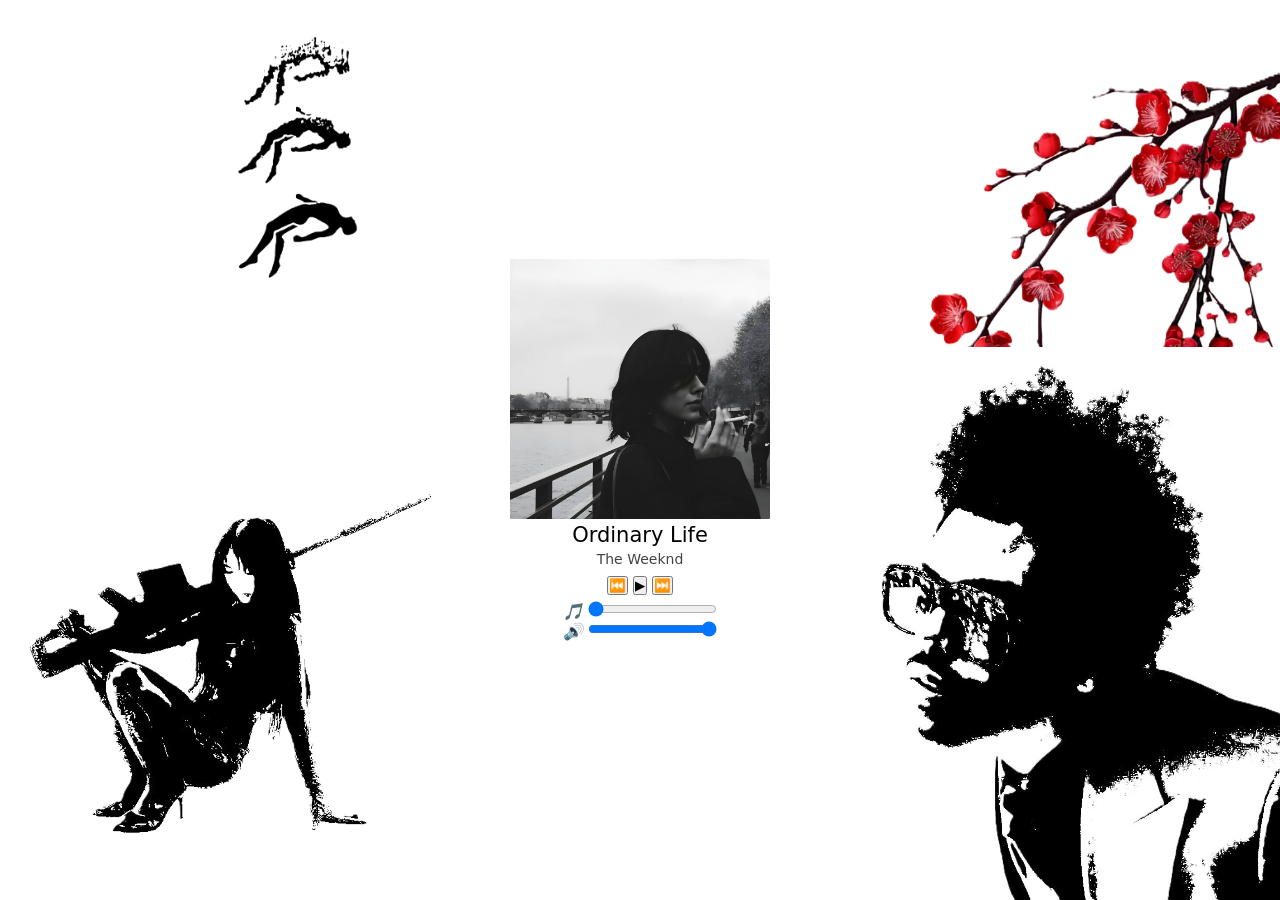
==== index.html @ 7e1952ab "added page 2 hidden in the white hidden button find if you can its behing the weeknd" ====
<!DOCTYPE html>
<html lang="en">

<head>
    <meta charset="UTF-8">
    <meta name="viewport" content="width=device-width, initial-scale=1.0">
    <title>LUBO LABAO - MUSIC PLAYER</title>
    <link rel="stylesheet" href="style.css">
</head>

<body>

    <!-- <a href="page2.html" class="img-btn textt" target="_blank" title="page2">Play better here</a> -->

    <button id="openAboutBtn" class="image-button">
        <img src="images/white.png" alt="About">
    </button>
    
    <div id="aboutModal" class="modal-backdrop">
    
        <div class="modal-content">
            <button id="closeAboutBtn" class="close-btn">&times;</button>
            <h2></h2>
            <p>there will always always always be a quite carefree</p>
            <p>places in the world</p>
            <p>and i will always find my way</p>
            <p>back to them in the end</p>
            <!-- THE BUTTON IS HIDDEN AS A WHITE PNG BESIDE THE WEEKND BOTTOM -->
            <p></p>
            <a href="page2.html" class="img-btn textt" target="_blank" title="page2">Play better here</a>
        </div>
    </div>
     
    <div class="door-frame">
        <div class="nimbu"></div>
    </div>

    <div class="player">
        <img src="images/image3.jpg" class="cover">
        <!-- <p>Now Playing</p> -->
        <h2 id="title">Song Title</h2>
        <p id="artist">Artist Name</p>

        <audio id="audio"></audio>

        <div class="controls">
            <button id="prev">⏮️</button>
            <button id="play">▶️</button>
            <button id="next">⏭️</button>
        </div>
        
        <div class="progress">
            <i class="progress-icon">🎵</i>
            <input type="range" id="progress" value="0">
        </div>

        <div class="volume">
            <i class="vol-icon">🔊</i>
                <input type="range" id="volume" min="0" max="1" step="0.01" value="1">
        </div>
        <!-- <footer>© 2026 Lubo Labao | All Rights Reserved 🤺</footer> -->
    </div>
    <script src="script.js"></script>
</body>

</html>
---- style.css ----
* {
    margin: 0;
    padding: 0;
    box-sizing: border-box;
    font-family: system-ui, -apple-system, sans-serif;
}

html {
    scroll-behavior: smooth;
}

body {
    height: 100dvh;
    display: flex;
    justify-content: center;
    align-items: center;
    /* background-color: rgba(71, 162, 241, 0.454); */
    background-attachment: fixed;
    background-image: url('images/girl3.png'), url('images/image11png'), url('images/flygirl.pn'), url('images/theweeknd4png'), url('images/theweeknd3.jpg'), url('images/flysoul.png'), url('images/redflower.png');
    background-repeat: no-repeat;
    background-size: 35%, 20%, 15%, 30%, 32%, 10%, 40%;
    background-position: left 1% bottom 10%, top 50% left 2%, left 40% top 2%, right 35% bottom 84%, 100% 100%, left 20% top 5%, right 0% top 0%;
    /* background-position: bottom, top left, top right; */
    /* background: #0c456b83; */
    overflow: hidden;

    /* ADDED THIS AFTER CHECKING DEV TOOLS */
    flex-wrap: nowrap;
    align-content: center;
}

.player {
    /* background: #AEAEDF; */
    padding: 25px 30px;
    /* border-radius: 10px; */
    text-align: center;
    width: 320px;
    cursor: progress;
    /* box-shadow: 0 10px 30px rgba(226, 42, 42, 0.839); */
    /* enable them by disabling comments to the first one, remove background in the body and enable the upper code linear gradient */
}

.cover {
    width: 260px;
    height: 260px;
    object-fit: cover;
    /* cover the image in the box */
    border-radius: 1px;
    background-size: contain;
    /*can disable its useless */
}

footer {
    font-size: 0.8ch;
    font-family: system-ui, -apple-system, sans-serif;
}


h2 {
    font-size: 21px;
    margin-bottom: 4px;
    font-weight: 450;
    color: #000000;
}

p {
    font-size: 14px;
    color: #434343;
    margin-bottom: 8px;
}

button {
    /* background: #000000; */
    /* border: none; */
    /* padding: 2px 8px; */
    /* border-radius: 50%; */
    cursor: pointer;
    margin-bottom: 6px;
    transition: background 0.3s ease;
}

/* NIMBU SWING*/
.door-frame {
    position: relative;
    /* width: 100%; */
    height: 400px;
    background-color: #ffffff;
    /* display: inline-flex; */
}

.nimbu {
    position: fixed;
    top: 0;
    left: 50%;
    width: 100px;
    height: 700px;
    margin-left: -60px;

    background-image: url(images/limbu-and-mirchipng);
    background-size: 50%;
    background-repeat: no-repeat;
    background-position: top center;

    transform-origin: top center;
    animation: swingBg 2.5s ease-in-out infinite;
}

@keyframes swingBg {
    0% {
        transform: rotate(12deg);
    }

    50% {
        transform: rotate(-12deg);
    }

    100% {
        transform: rotate(12deg);
    }
}
/* FROM HERE THE ABOUT POP-UP */
/* THE BUTTON IS HIDDEN AS A WHITE PNG BESIDE THE WEEKND BOTTOM */
.modal-backdrop {
    display: none;
    position: fixed;
    top: 0;
    left: 0;
    width: 100%;
    height: 100%;
    background-color: rgba(0, 0, 0, 0.5);
    z-index: 1000;
    /* put it top of everything */
    justify-content: center;
    align-items: center;
}

.modal-content {
    background-color: #ffffff;
    padding: 40px;
    border-radius: 3px;
    width: 90%;
    max-width: 400px;
    position: relative;
    animation: fadeIn 0.2s ease-in-out;
}

@keyframes fadeIn {
    from {
        opacity: 0;
        transform: scale(0.9);
    }

    to {
        opacity: 1;
        transform: scale(1);
    }
}

.close-btn {
    position: absolute;
    top: 10px;
    right: 15px;
    background: none;
    border: none;
    font-size: 24px;
    cursor: pointer;
    color: #666;
}

.close-btn:hover {
    color: #000;
}

.image-button {
    background: none;
    border: none;
    padding: 1px;
    cursor: pointer;
    outline: none;

    position: fixed;
    left: 60%;
    bottom: 2%;
    display: block;
    position: absolute;
}

.image-button img {
    width: 49%;
}

.image-button:active img {
    transform: scale(0.95);
}

/* FOR THE PAGE2.HTML BUTTON */
.img-btn {
    display: flex;
    position: absolute;
    background-repeat: no-repeat;
    background-position: center;
    background-size: contain;

    width: 120px;
    height: 120px;

    transition: transform 0.2s ease opacity 0.2s ease;
    opacity: 0.9;
}

.textt {
    display: inline-flex;
    align-items: center;
    justify-content: center;
    width: auto;
    max-width: 90px;
    height: auto;
    padding: 4px 10px;
    font-size: 10px;
    font-weight: 400;
    color: #000000;
    text-decoration: none;
    background-color: #ffffff00;
    border: 1.2px solid #000000;
    border-radius: 50px;
    white-space: nowrap;

}
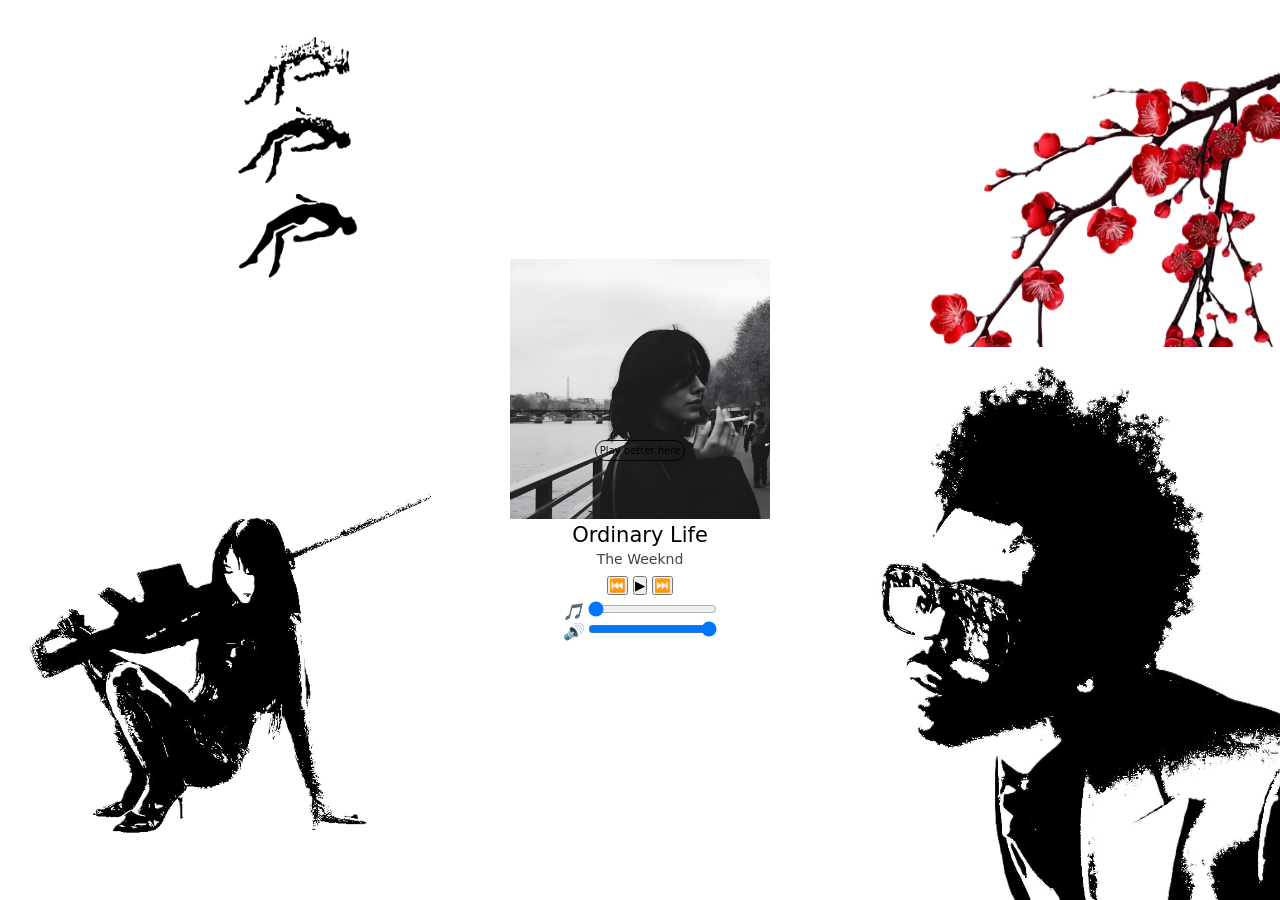
==== commit d3fac757: "the page 2 button brought above the music art cover" ====
--- a/index.html
+++ b/index.html
@@ -10,7 +10,7 @@
 
 <body>
 
-    <!-- <a href="page2.html" class="img-btn textt" target="_blank" title="page2">Play better here</a> -->
+    <a href="page2.html" class="img-btn textt" target="_blank" title="page2">Play better here</a>
 
     <button id="openAboutBtn" class="image-button">
         <img src="images/white.png" alt="About">
@@ -27,7 +27,7 @@
             <p>back to them in the end</p>
             <!-- THE BUTTON IS HIDDEN AS A WHITE PNG BESIDE THE WEEKND BOTTOM -->
             <p></p>
-            <a href="page2.html" class="img-btn textt" target="_blank" title="page2">Play better here</a>
+            <!-- <a href="page2.html" class="img-btn textt" target="_blank" title="page2">Play better here</a> -->
         </div>
     </div>
      
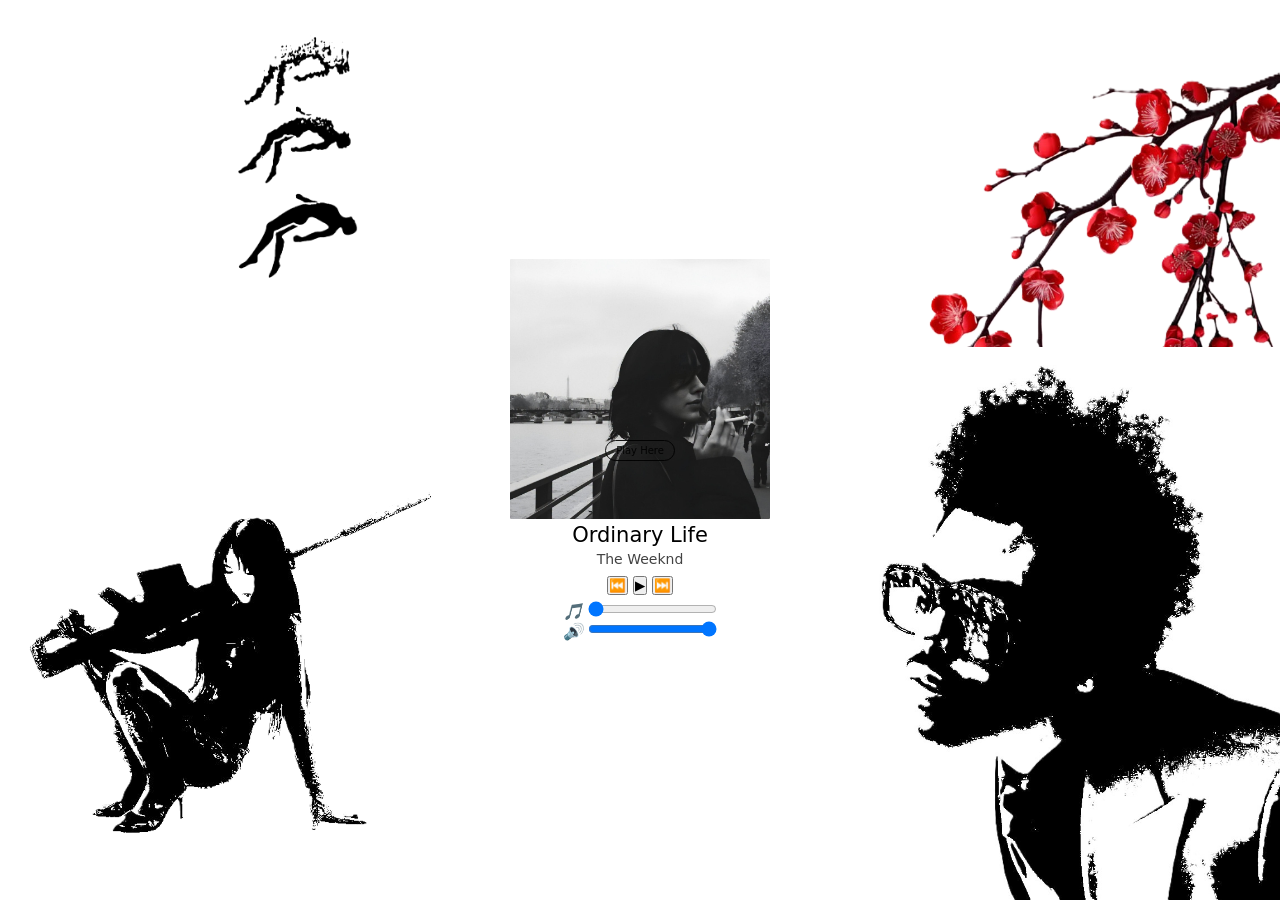
==== commit f8edd027: "re\changed the btn name for page 2" ====
--- a/index.html
+++ b/index.html
@@ -10,7 +10,7 @@
 
 <body>
 
-    <a href="page2.html" class="img-btn textt" target="_blank" title="page2">Play better here</a>
+    <a href="page2.html" class="img-btn textt" target="_blank" title="page2">Play Here</a>
 
     <button id="openAboutBtn" class="image-button">
         <img src="images/white.png" alt="About">
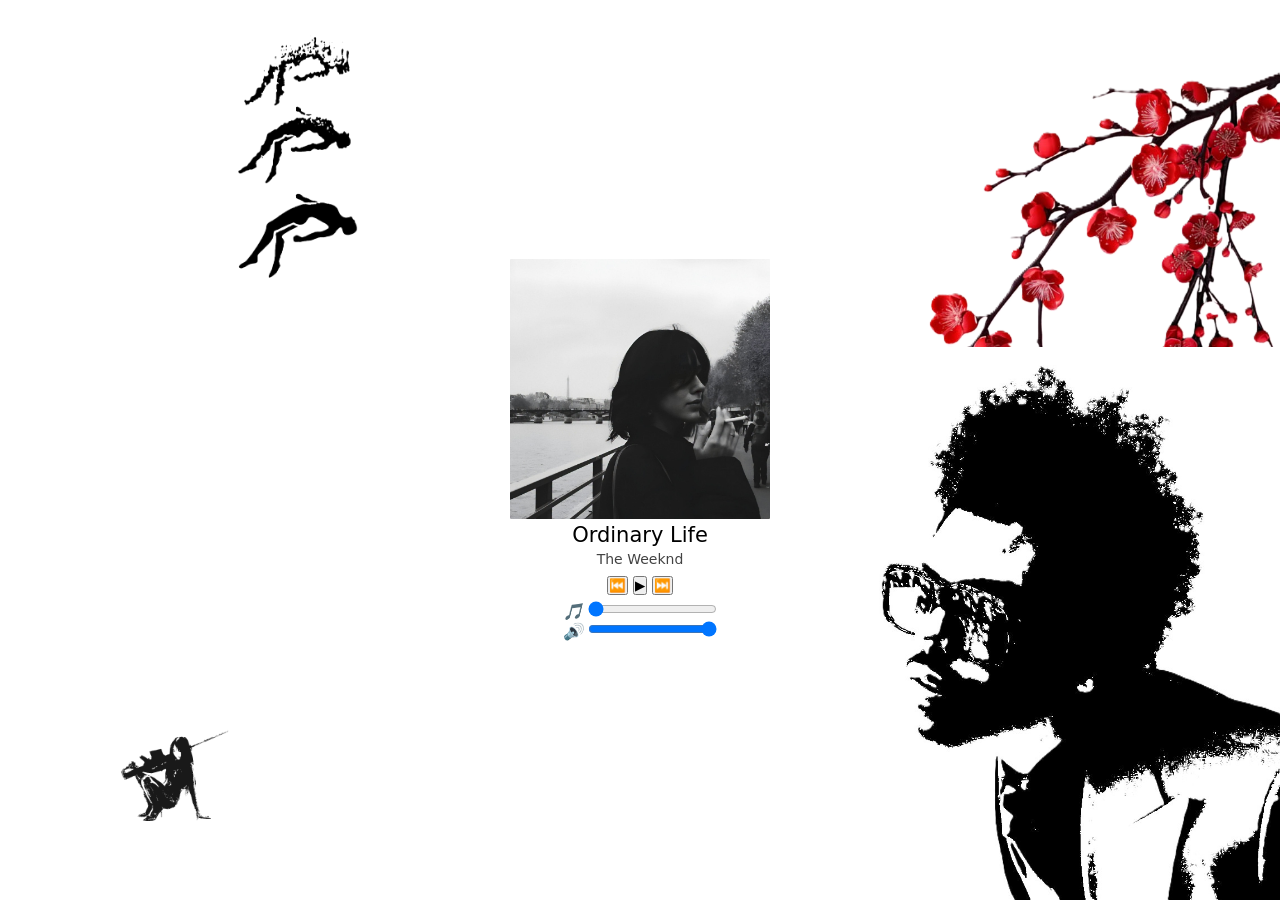
==== commit 23f8e13a: "the btn to page2 updated: it is in the girl left" ====
--- a/index.html
+++ b/index.html
@@ -10,7 +10,8 @@
 
 <body>
 
-    <a href="page2.html" class="img-btn textt" target="_blank" title="page2">Play Here</a>
+    <!-- <a href="page2.html" class="img-btn textt" target="_blank" title="page2">Play Here</a> -->
+    <a href="page2.html" class="img-btn btn-four" target="_self" title="Projects"></a>
 
     <button id="openAboutBtn" class="image-button">
         <img src="images/white.png" alt="About">
@@ -27,7 +28,6 @@
             <p>back to them in the end</p>
             <!-- THE BUTTON IS HIDDEN AS A WHITE PNG BESIDE THE WEEKND BOTTOM -->
             <p></p>
-            <!-- <a href="page2.html" class="img-btn textt" target="_blank" title="page2">Play better here</a> -->
         </div>
     </div>
      
--- a/style.css
+++ b/style.css
@@ -16,7 +16,7 @@
     align-items: center;
     /* background-color: rgba(71, 162, 241, 0.454); */
     background-attachment: fixed;
-    background-image: url('images/girl3.png'), url('images/image11png'), url('images/flygirl.pn'), url('images/theweeknd4png'), url('images/theweeknd3.jpg'), url('images/flysoul.png'), url('images/redflower.png');
+    background-image: url('images/girl3png'), url('images/image11png'), url('images/flygirl.pn'), url('images/theweeknd4png'), url('images/theweeknd3.jpg'), url('images/flysoul.png'), url('images/redflower.png');
     background-repeat: no-repeat;
     background-size: 35%, 20%, 15%, 30%, 32%, 10%, 40%;
     background-position: left 1% bottom 10%, top 50% left 2%, left 40% top 2%, right 35% bottom 84%, 100% 100%, left 20% top 5%, right 0% top 0%;
@@ -200,29 +200,17 @@
     background-repeat: no-repeat;
     background-position: center;
     background-size: contain;
-
+    
     width: 120px;
-    height: 120px;
+    height: 140px;
 
     transition: transform 0.2s ease opacity 0.2s ease;
     opacity: 0.9;
 }
 
-.textt {
-    display: inline-flex;
-    align-items: center;
-    justify-content: center;
-    width: auto;
-    max-width: 90px;
-    height: auto;
-    padding: 4px 10px;
-    font-size: 10px;
-    font-weight: 400;
-    color: #000000;
-    text-decoration: none;
-    background-color: #ffffff00;
-    border: 1.2px solid #000000;
-    border-radius: 50px;
-    white-space: nowrap;
-
+.btn-four {
+    background-image: url('images/girl3.png');
+    left: 9%;
+    bottom: 7%;
+    background-size: 100%;
 }
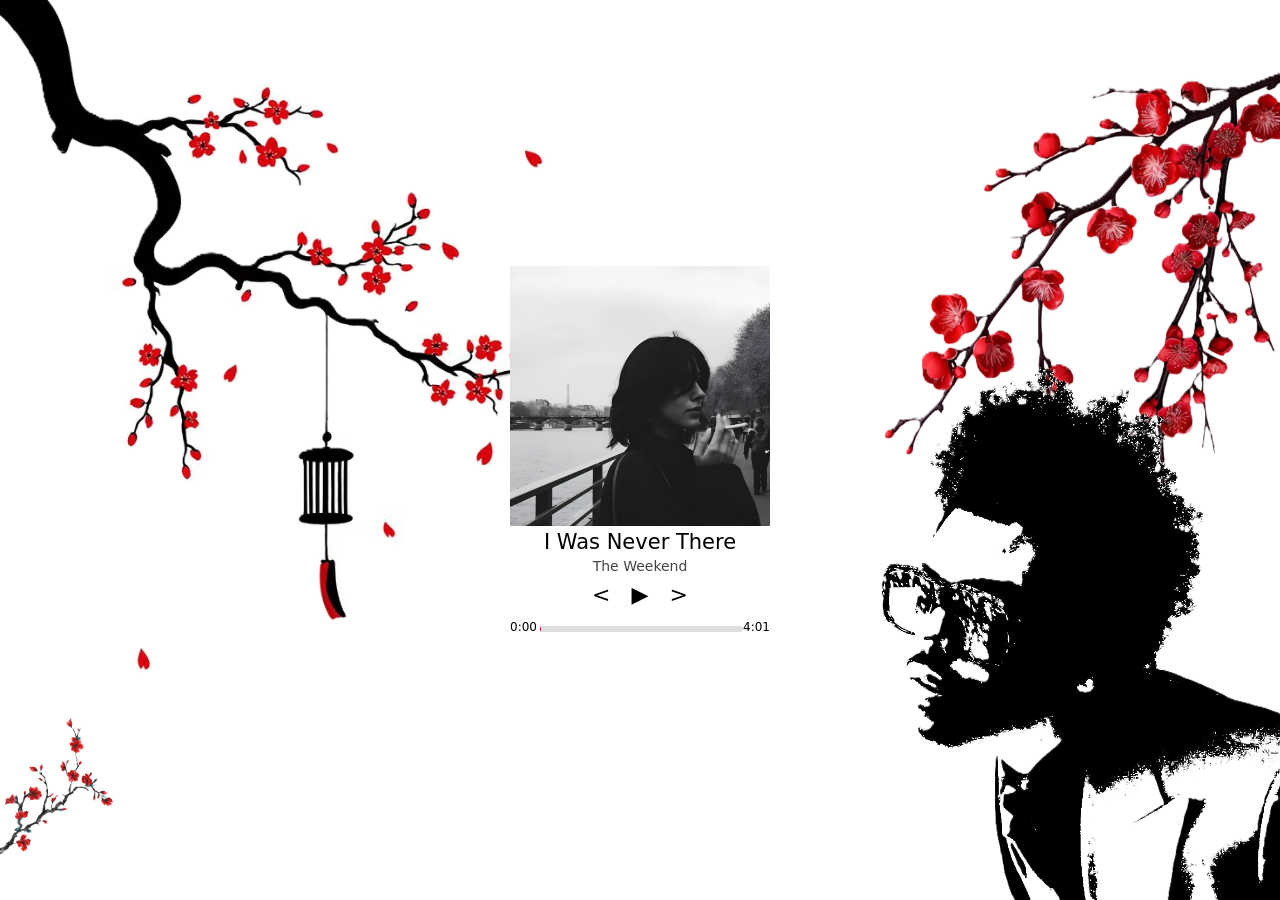
==== commit be354770: "the progress btn updated and added also music duration time and btns are changed a: and also the vol" ====
--- a/index.html
+++ b/index.html
@@ -44,19 +44,24 @@
         <audio id="audio"></audio>
 
         <div class="controls">
-            <button id="prev">⏮️</button>
-            <button id="play">▶️</button>
-            <button id="next">⏭️</button>
+            <button id="prev">&lt;</button>
+            <button id="play">▶</button>
+            <button id="next">&gt;</button>
         </div>
         
         <div class="progress">
-            <i class="progress-icon">🎵</i>
+            <i class="progress-icon"></i>
             <input type="range" id="progress" value="0">
         </div>
 
         <div class="volume">
-            <i class="vol-icon">🔊</i>
+            <i class="vol-icon"></i>
                 <input type="range" id="volume" min="0" max="1" step="0.01" value="1">
+        </div>
+
+        <div class="time">
+            <span id="current">0:00</span>
+            <span id="duration">0:00</span>
         </div>
         <!-- <footer>© 2026 Lubo Labao | All Rights Reserved 🤺</footer> -->
     </div>
--- a/style.css
+++ b/style.css
@@ -7,6 +7,10 @@
 
 html {
     scroll-behavior: smooth;
+}
+
+#volume {
+    display: none;
 }
 
 body {
@@ -16,10 +20,10 @@
     align-items: center;
     /* background-color: rgba(71, 162, 241, 0.454); */
     background-attachment: fixed;
-    background-image: url('images/girl3png'), url('images/image11png'), url('images/flygirl.pn'), url('images/theweeknd4png'), url('images/theweeknd3.jpg'), url('images/flysoul.png'), url('images/redflower.png');
+    background-image: url('images/girl3png'), url('images/image11png'), url('images/flygirl.png'), url('images/spacecraftpng'), url('images/theweeknd3.png'), url('images/flysoulpng'), url('images/redflower.png'), url(images/leaf.png);
     background-repeat: no-repeat;
-    background-size: 35%, 20%, 15%, 30%, 32%, 10%, 40%;
-    background-position: left 1% bottom 10%, top 50% left 2%, left 40% top 2%, right 35% bottom 84%, 100% 100%, left 20% top 5%, right 0% top 0%;
+    background-size: 35%, 20%, 15%, 45%, 32%, 10%, 40%, 50%;
+    background-position: left 1% bottom 10%, top 50% left 2%, left 40% top 2%, left 3% bottom 29%, 100% 100%, left 3% top 50%, right 0% top 0%, left top;
     /* background-position: bottom, top left, top right; */
     /* background: #0c456b83; */
     overflow: hidden;
@@ -118,6 +122,7 @@
         transform: rotate(12deg);
     }
 }
+
 /* FROM HERE THE ABOUT POP-UP */
 /* THE BUTTON IS HIDDEN AS A WHITE PNG BESIDE THE WEEKND BOTTOM */
 .modal-backdrop {
@@ -200,17 +205,85 @@
     background-repeat: no-repeat;
     background-position: center;
     background-size: contain;
-    
+
     width: 120px;
     height: 140px;
 
-    transition: transform 0.2s ease opacity 0.2s ease;
+    transition: transform 0.2s ease, opacity 0.2s ease;
     opacity: 0.9;
 }
 
 .btn-four {
-    background-image: url('images/girl3.png');
-    left: 9%;
-    bottom: 7%;
+    background-image: url('images/flower2.png');
+    left: 0%;
+    bottom: 5%;
     background-size: 100%;
+}
+
+.time {
+    display: flex;
+    justify-content: space-between;
+    font-size: 12px;
+    /* SET MARGIN NEGATIVE SO THAT IT GOES UP WITH PROGRESS BAR */
+    margin-top: -16px;
+    color: black;
+    /* MARGIN LEFT RIGHT DECIDES SPACE BETWEEN */
+    /* margin-left: 30px; */
+    /* margin-right: 30px; */
+}
+
+.progress {
+    margin-top: 10px;
+    background: rgba(41, 56, 72, 0);
+}
+
+#progress {
+    width: 78%;
+    height: 6px;
+    appearance: none;
+    -webkit-appearance: none;
+    border-radius: 10px;
+    background: rgba(25, 40, 53, 0.157);
+    cursor: pointer;
+    overflow: hidden;
+    
+    /* MARGIN LEFT RIGHT DECIDES SPACE BETWEEN */
+    margin-left: 30px;
+    margin-right: 30px;
+}
+
+/* Track */
+#progress::-webkit-slider-runnable-track {
+    height: 5px;
+    border-radius: 10px;
+}
+
+/* Thumb */
+#progress::-webkit-slider-thumb {
+    appearance: none;
+    -webkit-appearance: none;
+
+    width: 1px;
+    /* height: 12px; */
+    /* border-radius: 50%; */
+
+    background: #ffffff00;
+    /* border: 2px solid #ff5100; */
+
+    margin-top: -3.5px;
+
+    box-shadow: -200px 0 0 200px red;
+}
+
+#play {
+    margin: 0 16px;
+}
+
+.controls button {
+    border: none;
+    background: none;
+    padding: 0;
+    margin: 0;
+    font-size: 22px;
+    cursor: pointer;
 }
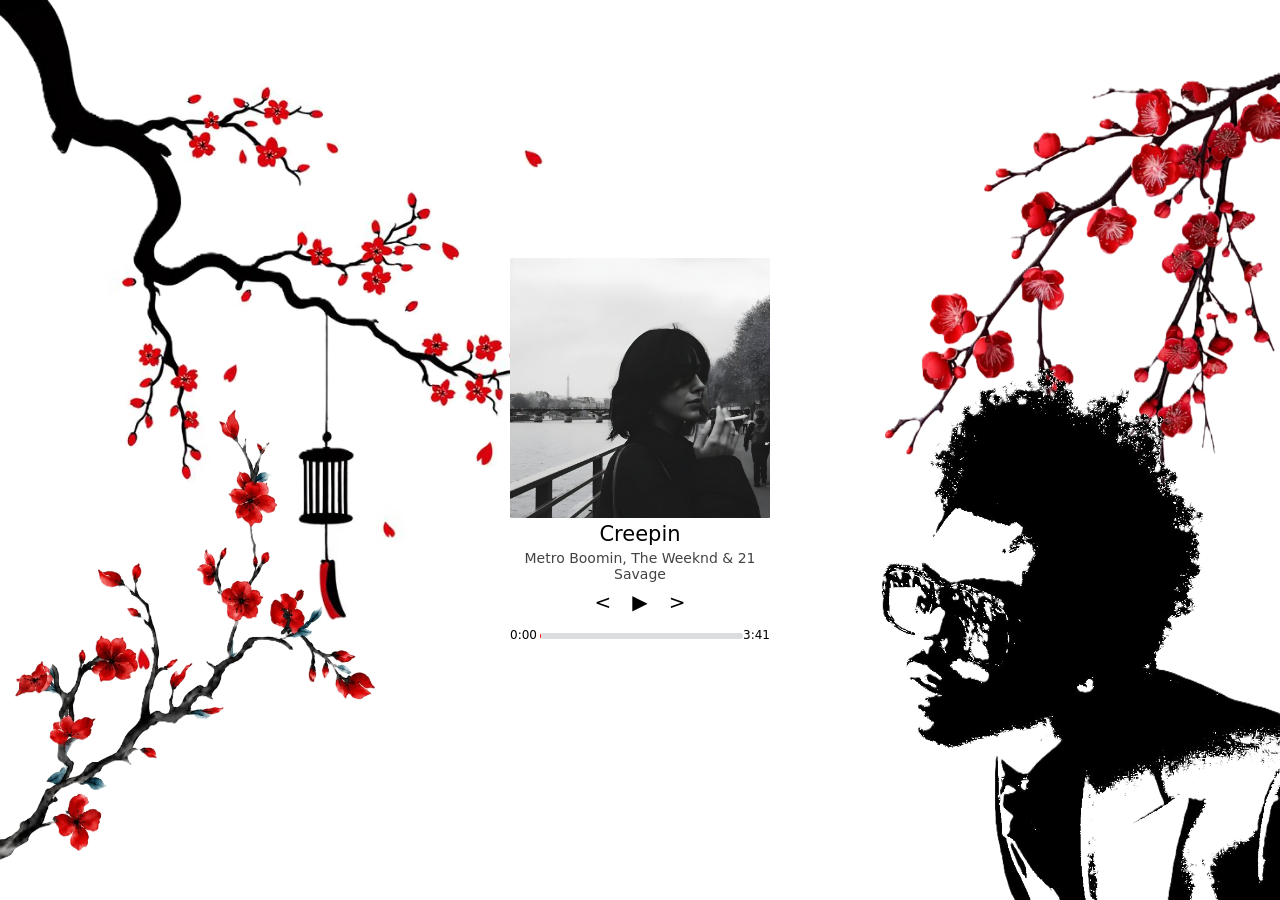
==== commit 85fb62c5: "disabled the page2 coz it ai generated and no better than human one haha" ====
--- a/index.html
+++ b/index.html
@@ -11,7 +11,7 @@
 <body>
 
     <!-- <a href="page2.html" class="img-btn textt" target="_blank" title="page2">Play Here</a> -->
-    <a href="page2.html" class="img-btn btn-four" target="_self" title="Projects"></a>
+    <!-- <a href="page2.html" class="img-btn btn-four" target="_self" title="Projects"></a> -->
 
     <button id="openAboutBtn" class="image-button">
         <img src="images/white.png" alt="About">
--- a/style.css
+++ b/style.css
@@ -20,10 +20,10 @@
     align-items: center;
     /* background-color: rgba(71, 162, 241, 0.454); */
     background-attachment: fixed;
-    background-image: url('images/girl3png'), url('images/image11png'), url('images/flygirl.png'), url('images/spacecraftpng'), url('images/theweeknd3.png'), url('images/flysoulpng'), url('images/redflower.png'), url(images/leaf.png);
+    background-image: url('images/girl3png'), url('images/image11png'), url('images/flygirl.png'), url('images/spacecraftpng'), url('images/theweeknd3.png'), url('images/flower2.png'), url('images/redflower.png'), url('images/leaf.png');
     background-repeat: no-repeat;
-    background-size: 35%, 20%, 15%, 45%, 32%, 10%, 40%, 50%;
-    background-position: left 1% bottom 10%, top 50% left 2%, left 40% top 2%, left 3% bottom 29%, 100% 100%, left 3% top 50%, right 0% top 0%, left top;
+    background-size: 35%, 20%, 15%, 45%, 32%, 31%, 40%, 50%;
+    background-position: left 1% bottom 10%, top 50% left 2%, left 40% top 2%, left 3% bottom 29%, 100% 100%, left 0% bottom 5%, right 0% top 0%, left top;
     /* background-position: bottom, top left, top right; */
     /* background: #0c456b83; */
     overflow: hidden;
@@ -100,7 +100,7 @@
     height: 700px;
     margin-left: -60px;
 
-    background-image: url(images/limbu-and-mirchipng);
+    background-image: url(images/limbu-and-mirchi.png);
     background-size: 50%;
     background-repeat: no-repeat;
     background-position: top center;
@@ -225,7 +225,7 @@
     justify-content: space-between;
     font-size: 12px;
     /* SET MARGIN NEGATIVE SO THAT IT GOES UP WITH PROGRESS BAR */
-    margin-top: -16px;
+    margin-top: -15px;
     color: black;
     /* MARGIN LEFT RIGHT DECIDES SPACE BETWEEN */
     /* margin-left: 30px; */
@@ -282,8 +282,9 @@
 .controls button {
     border: none;
     background: none;
+    /* padding: 2px 13px; */
     padding: 0;
     margin: 0;
-    font-size: 22px;
+    font-size: 20px;
     cursor: pointer;
 }
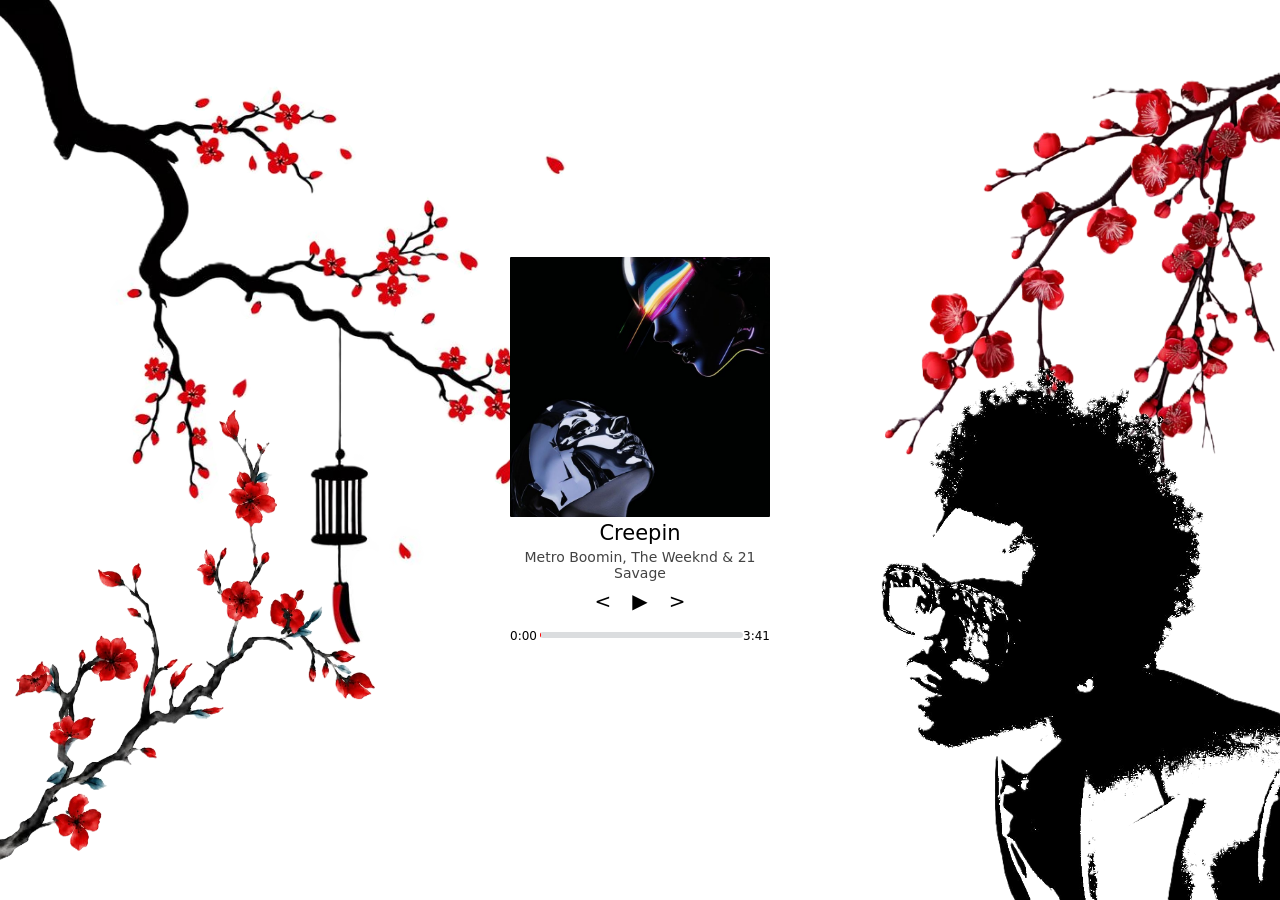
==== commit f50486eb: "the music art cover updated" ====
--- a/index.html
+++ b/index.html
@@ -36,7 +36,7 @@
     </div>
 
     <div class="player">
-        <img src="images/image3.jpg" class="cover">
+        <img src="images/faces.jpg" class="cover">
         <!-- <p>Now Playing</p> -->
         <h2 id="title">Song Title</h2>
         <p id="artist">Artist Name</p>
--- a/style.css
+++ b/style.css
@@ -22,7 +22,7 @@
     background-attachment: fixed;
     background-image: url('images/girl3png'), url('images/image11png'), url('images/flygirl.png'), url('images/spacecraftpng'), url('images/theweeknd3.png'), url('images/flower2.png'), url('images/redflower.png'), url('images/leaf.png');
     background-repeat: no-repeat;
-    background-size: 35%, 20%, 15%, 45%, 32%, 31%, 40%, 50%;
+    background-size: 35%, 20%, 15%, 45%, 32%, 31%, 40%, 52%;
     background-position: left 1% bottom 10%, top 50% left 2%, left 40% top 2%, left 3% bottom 29%, 100% 100%, left 0% bottom 5%, right 0% top 0%, left top;
     /* background-position: bottom, top left, top right; */
     /* background: #0c456b83; */
@@ -141,6 +141,11 @@
 
 .modal-content {
     background-color: #ffffff;
+    background-image: url(images/Autumn.jpg);
+    background-position: right;
+    background-repeat: no-repeat;
+    background-size: 40%;
+    z-index: -1;
     padding: 40px;
     border-radius: 3px;
     width: 90%;
@@ -225,7 +230,7 @@
     justify-content: space-between;
     font-size: 12px;
     /* SET MARGIN NEGATIVE SO THAT IT GOES UP WITH PROGRESS BAR */
-    margin-top: -15px;
+    margin-top: -13px;
     color: black;
     /* MARGIN LEFT RIGHT DECIDES SPACE BETWEEN */
     /* margin-left: 30px; */
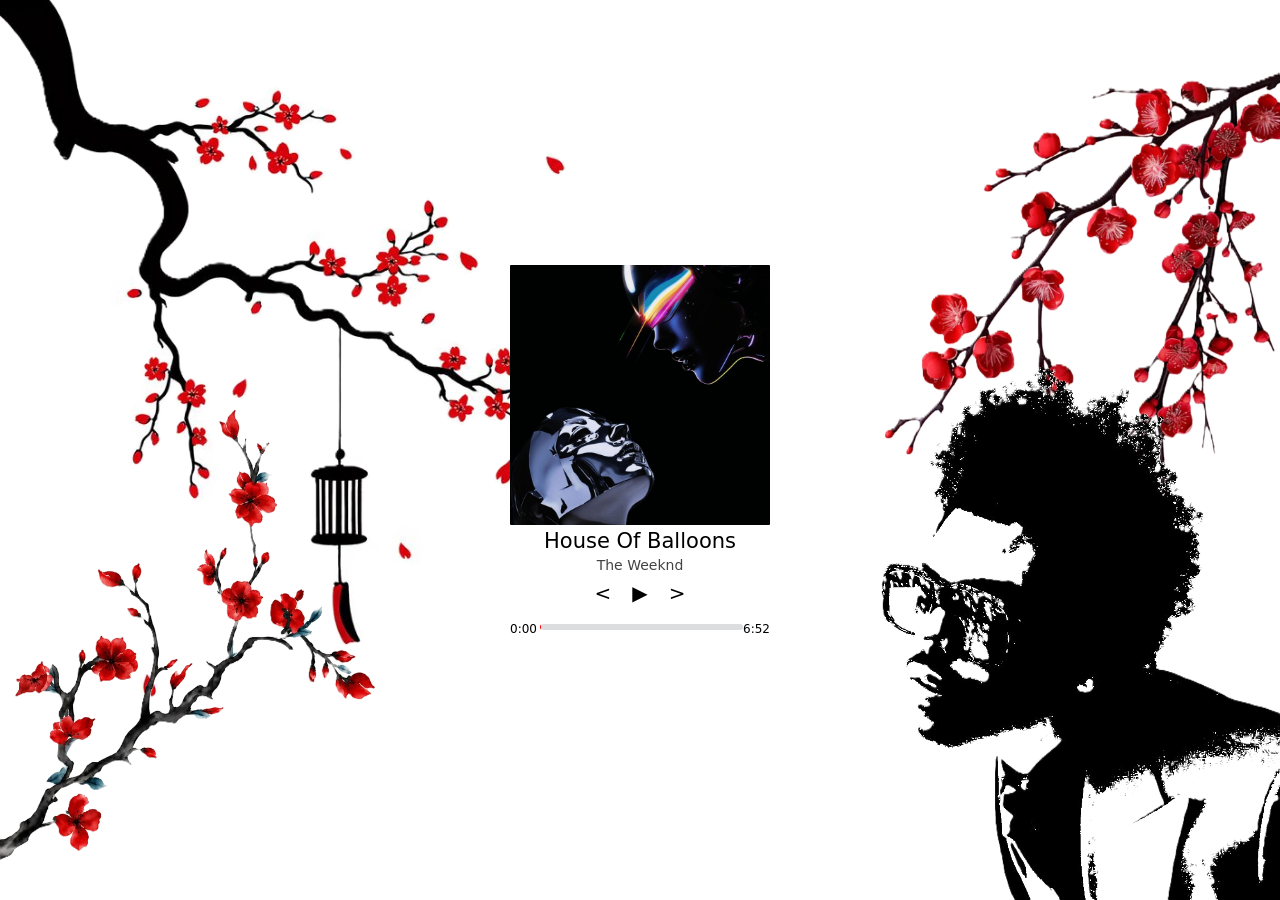
==== commit 7c579d7d: "added web analystics and deploy to the vercel" ====
--- a/index.html
+++ b/index.html
@@ -6,6 +6,7 @@
     <meta name="viewport" content="width=device-width, initial-scale=1.0">
     <title>LUBO LABAO - MUSIC PLAYER</title>
     <link rel="stylesheet" href="style.css">
+    
 </head>
 
 <body>
@@ -65,6 +66,12 @@
         </div>
         <!-- <footer>© 2026 Lubo Labao | All Rights Reserved 🤺</footer> -->
     </div>
+
+    <!-- Vercel Web Analytics This keeps history for 30 days long  -->
+    <script>
+        window.va = window.va || function () { (window.vaq = window.vaq || []).push(arguments); };
+    </script>
+    <script defer src="/_vercel/insights/script.js"></script>
     <script src="script.js"></script>
 </body>
 
--- a/style.css
+++ b/style.css
@@ -230,7 +230,7 @@
     justify-content: space-between;
     font-size: 12px;
     /* SET MARGIN NEGATIVE SO THAT IT GOES UP WITH PROGRESS BAR */
-    margin-top: -13px;
+    margin-top: -12px;
     color: black;
     /* MARGIN LEFT RIGHT DECIDES SPACE BETWEEN */
     /* margin-left: 30px; */
